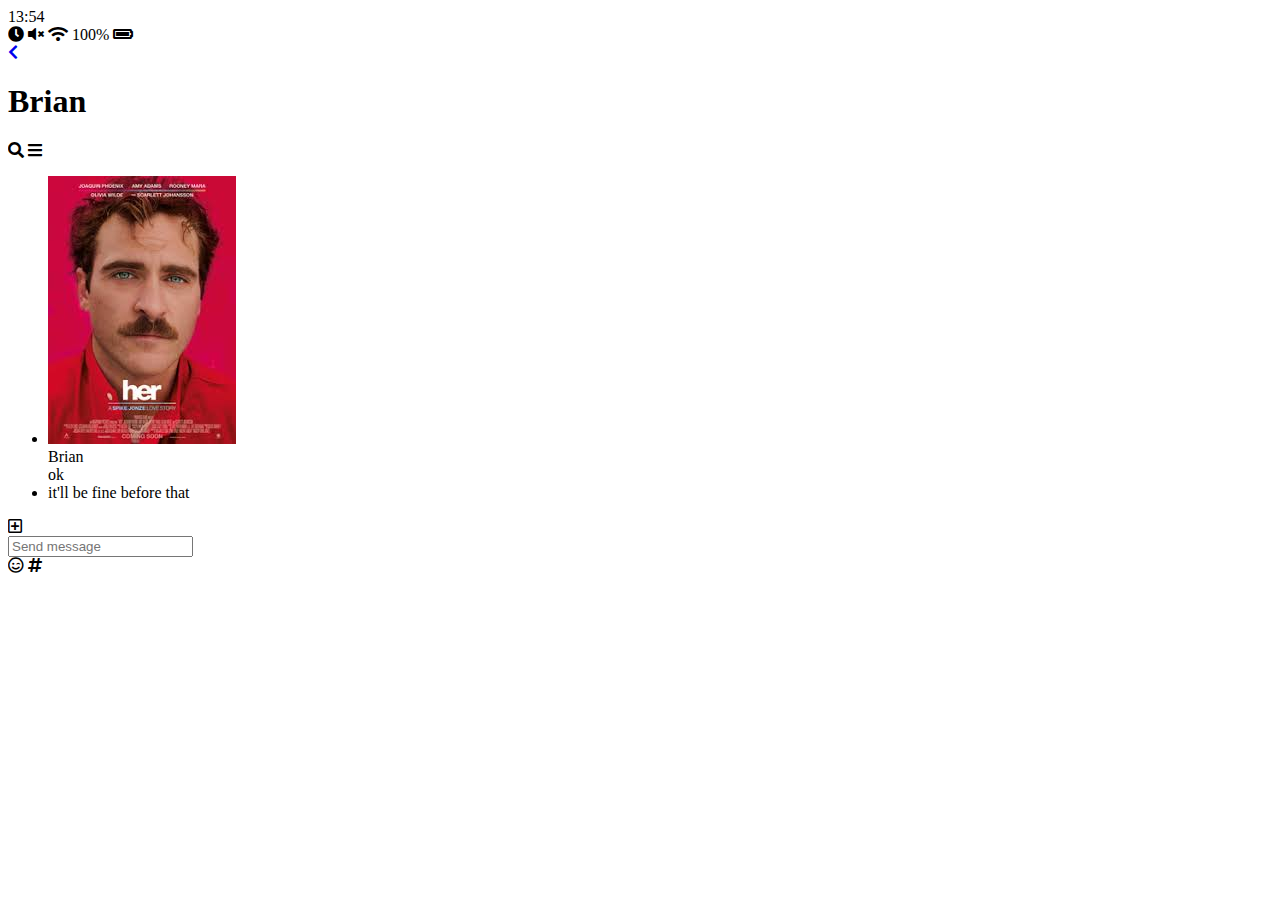
==== chat.html @ 76d91144 "kakao clone html" ====
<!DOCTYPE html>
<html lang="en">
  <head>
    <meta charset="UTF-8" />
    <meta name="viewport" content="width=device-width, initial-scale=1.0" />
    <link
      rel="stylesheet"
      href="https://use.fontawesome.com/releases/v5.8.1/css/all.css"
    />

    <title>Chat | Kakao Clone</title>
  </head>
  <body>
    <div class="status-bar">
      <div class="status-bar__column">
        <span class="status-bar__clock">13:54 </span>
      </div>
      <div class="status-bar__column">
        <i class="fas fa-clock"></i>
        <i class="fas fa-volume-mute"></i>
        <i class="fas fa-wifi"></i>
        <span class="status-bar__battery-level">100%</span>
        <i class="fas fa-battery-full"></i>
      </div>
    </div>

    <header class="header">
      <div class="header__header-column">
        <a href="index.html" class="header__back-btn">
          <i class="fas fa-chevron-left"></i>
        </a>
      </div>
      <div class="header__header-column">
        <h1 class="header__title">Brian</h1>
      </div>
      <div class="header__header-column">
        <span class="header__icon">
          <i class="fas fa-search"></i>
        </span>
        <span class="header__icon">
          <i class="fas fa-bars"></i>
        </span>
      </div>
    </header>
    <main class="chat">
      <ul class="chat__messages">
        <span class="chat__timestamp"></span>
        <li class="incoming__message message">
          <img src="img/avatar.jpg" class="g-avatar message__avatar" />
          <div class="message__content">
            <span class="message__author">Brian</span>
            <div class="message__bubble">ok</div>
          </div>
          <span class="message__timestamp"></span>
        </li>
        <li class="incoming__message message">
          <span class="message__timestamp"></span>
          <div class="message__content">
            <div class="message__bubble">it'll be fine before that</div>
          </div>
        </li>
      </ul>
    </main>
    <div class="chat__write">
      <div class="chat__write-column">
        <i class="far fa-plus-square"></i>
      </div>
      <div class="chat__write-column">
        <input
          type="text"
          placeholder="Send message"
          class="chat__write-input"
        />
      </div>
      <div class="chat__write-column">
        <span class="chat__write-icon">
          <i class="far fa-smile-wink"></i>
        </span>
        <span class="chat__write-icon">
          <i class="fas fa-hashtag"></i>
        </span>
      </div>
    </div>
  </body>
</html>
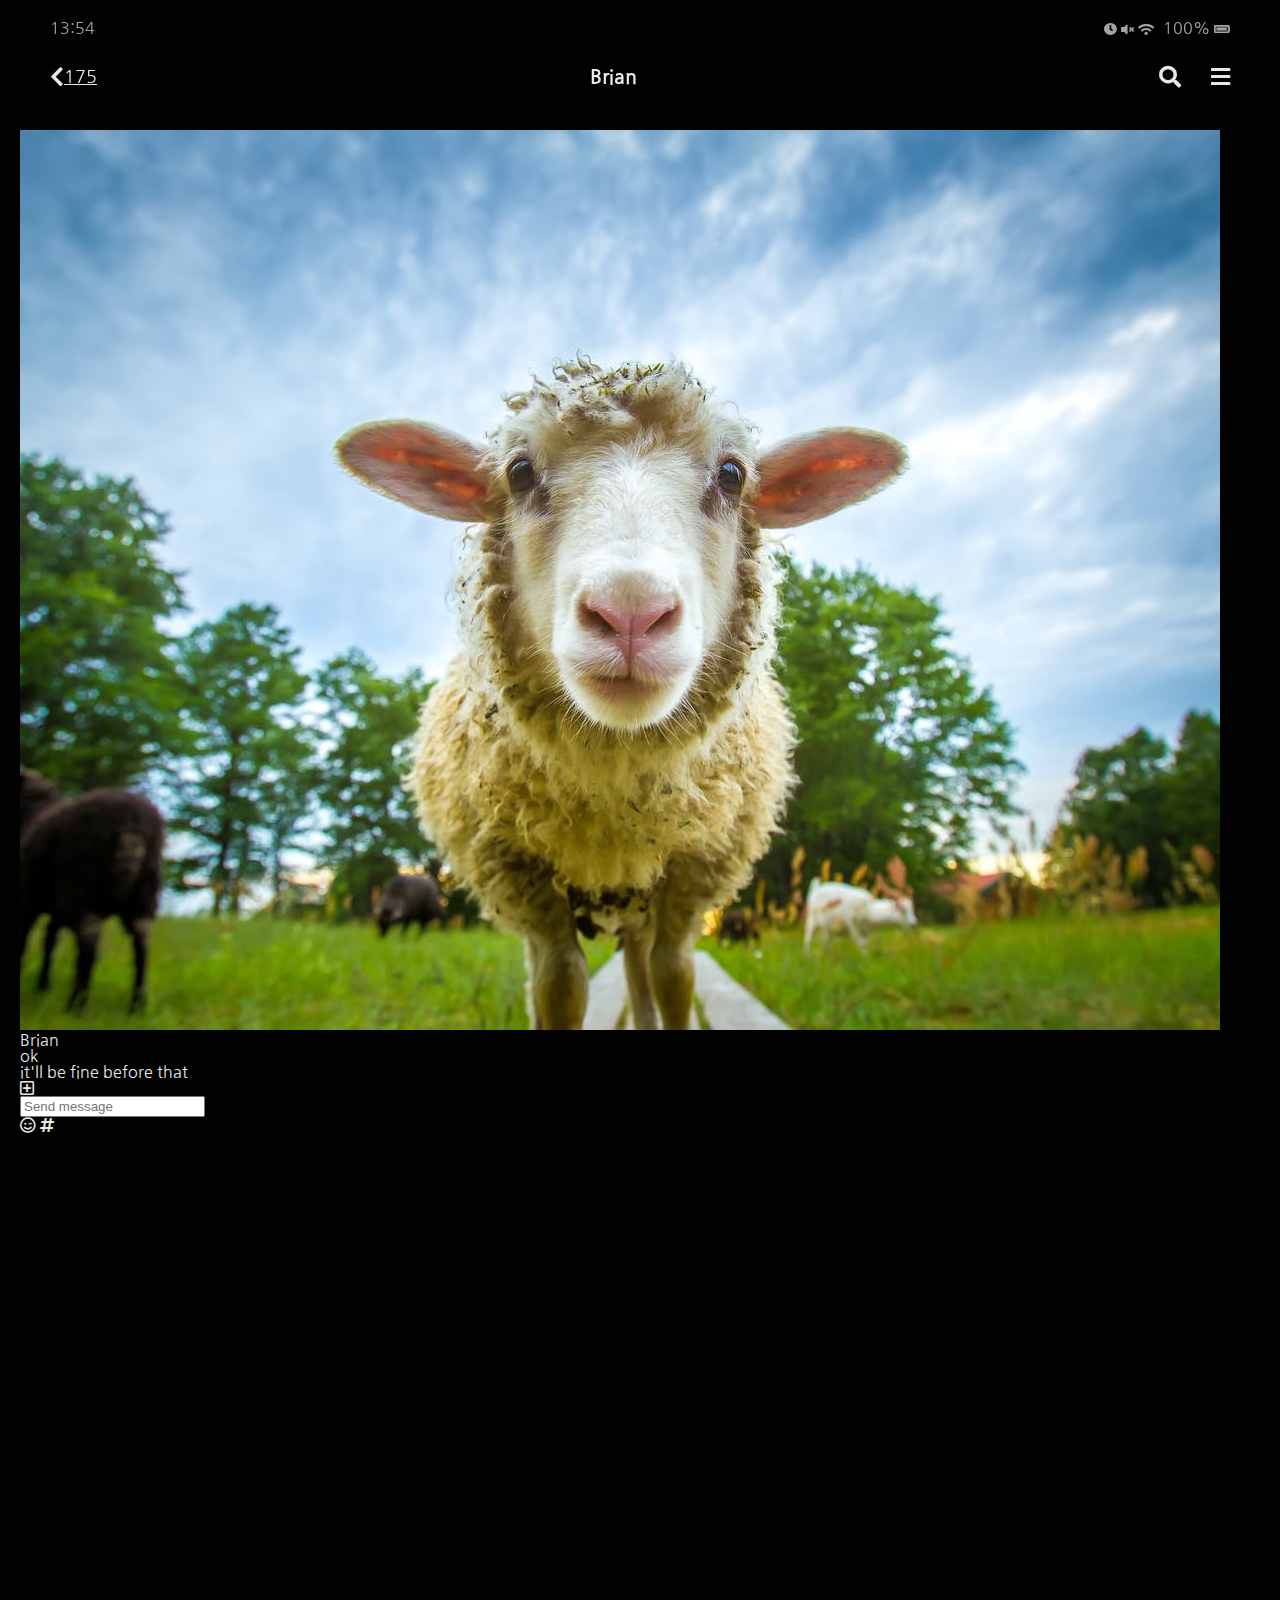
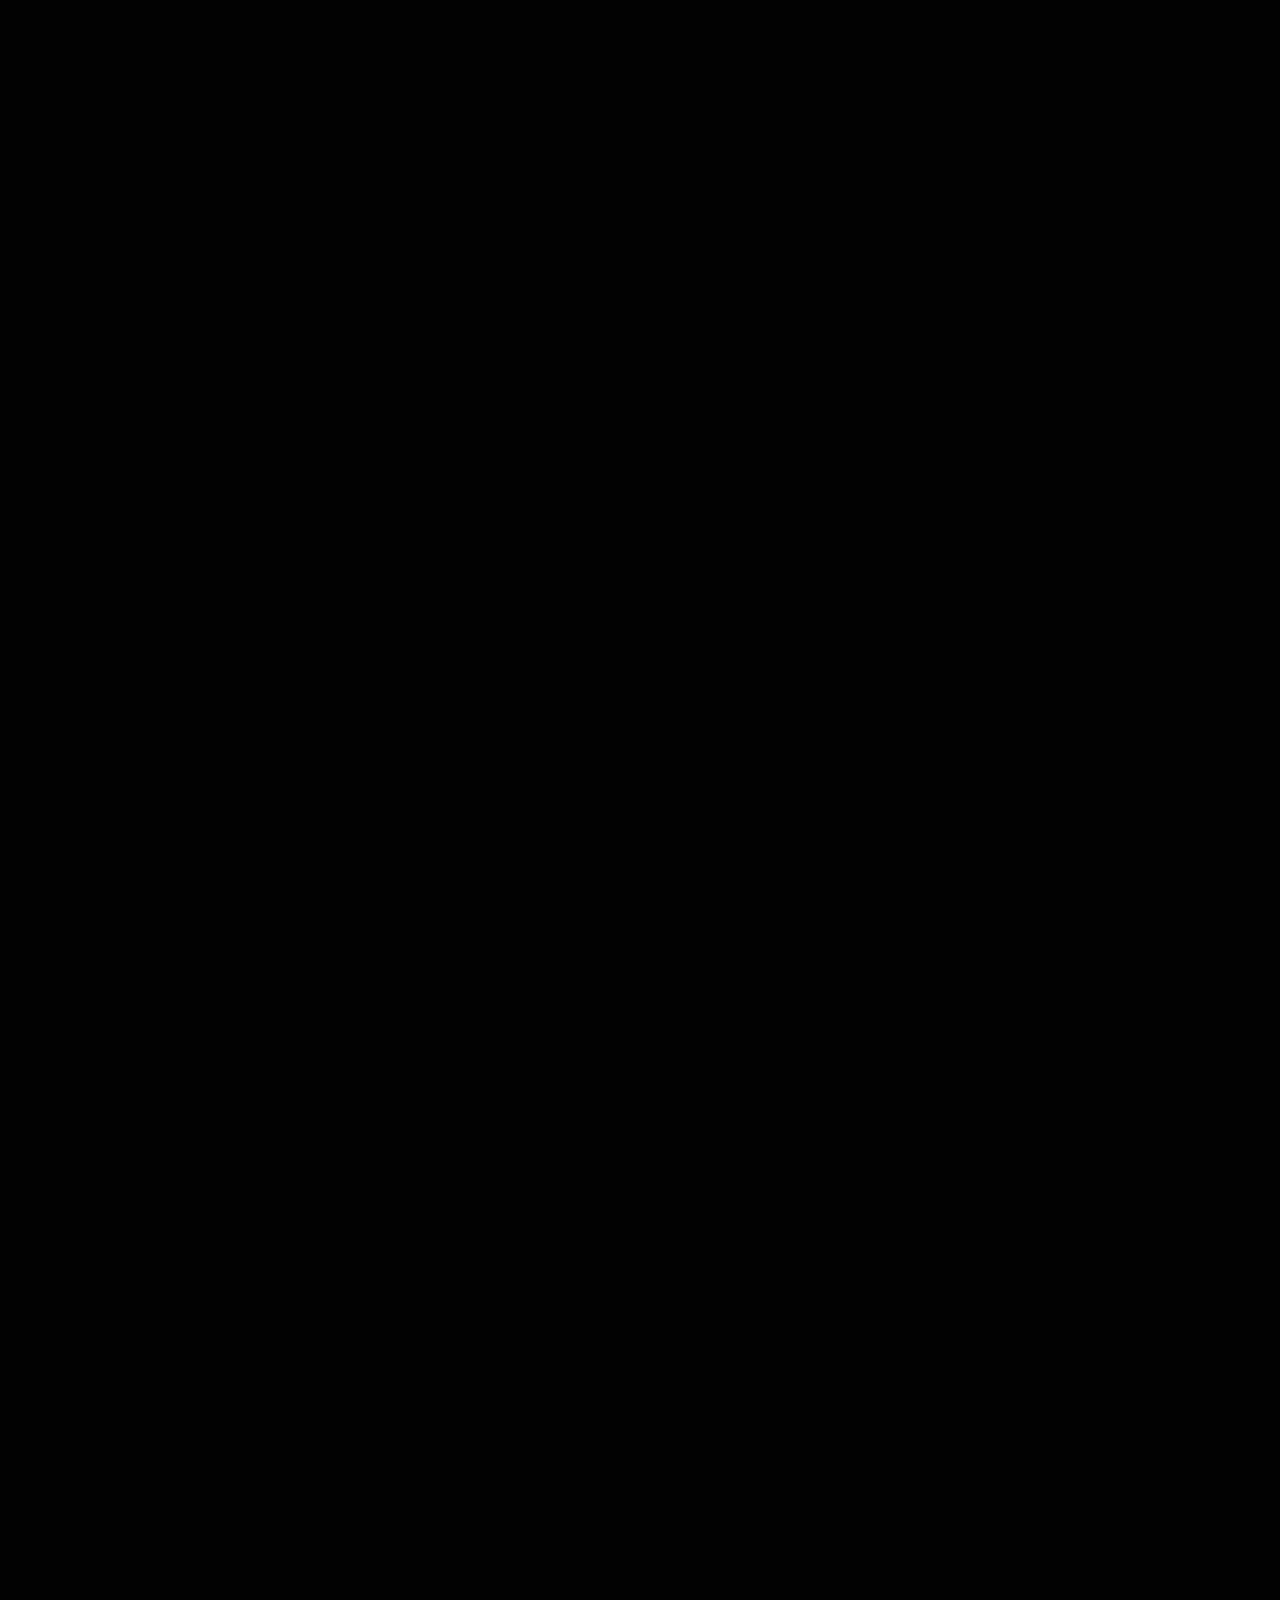
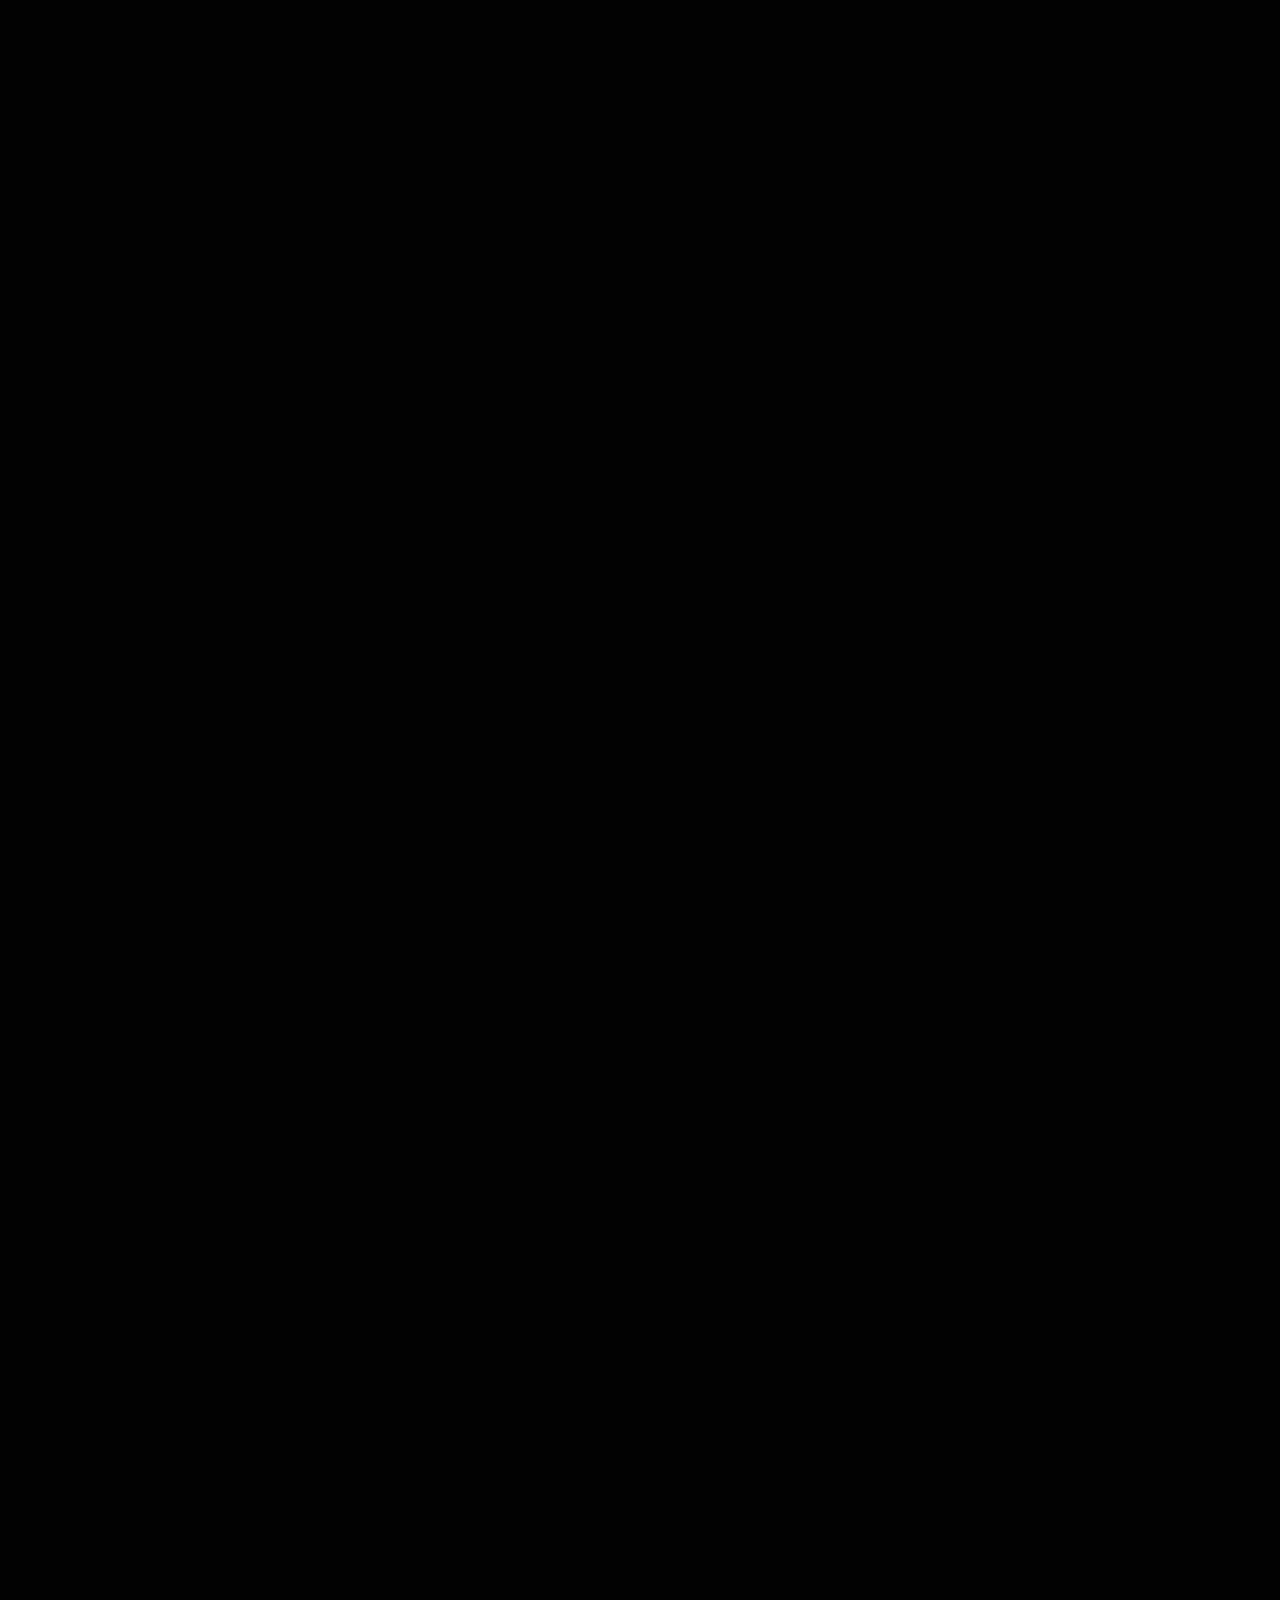
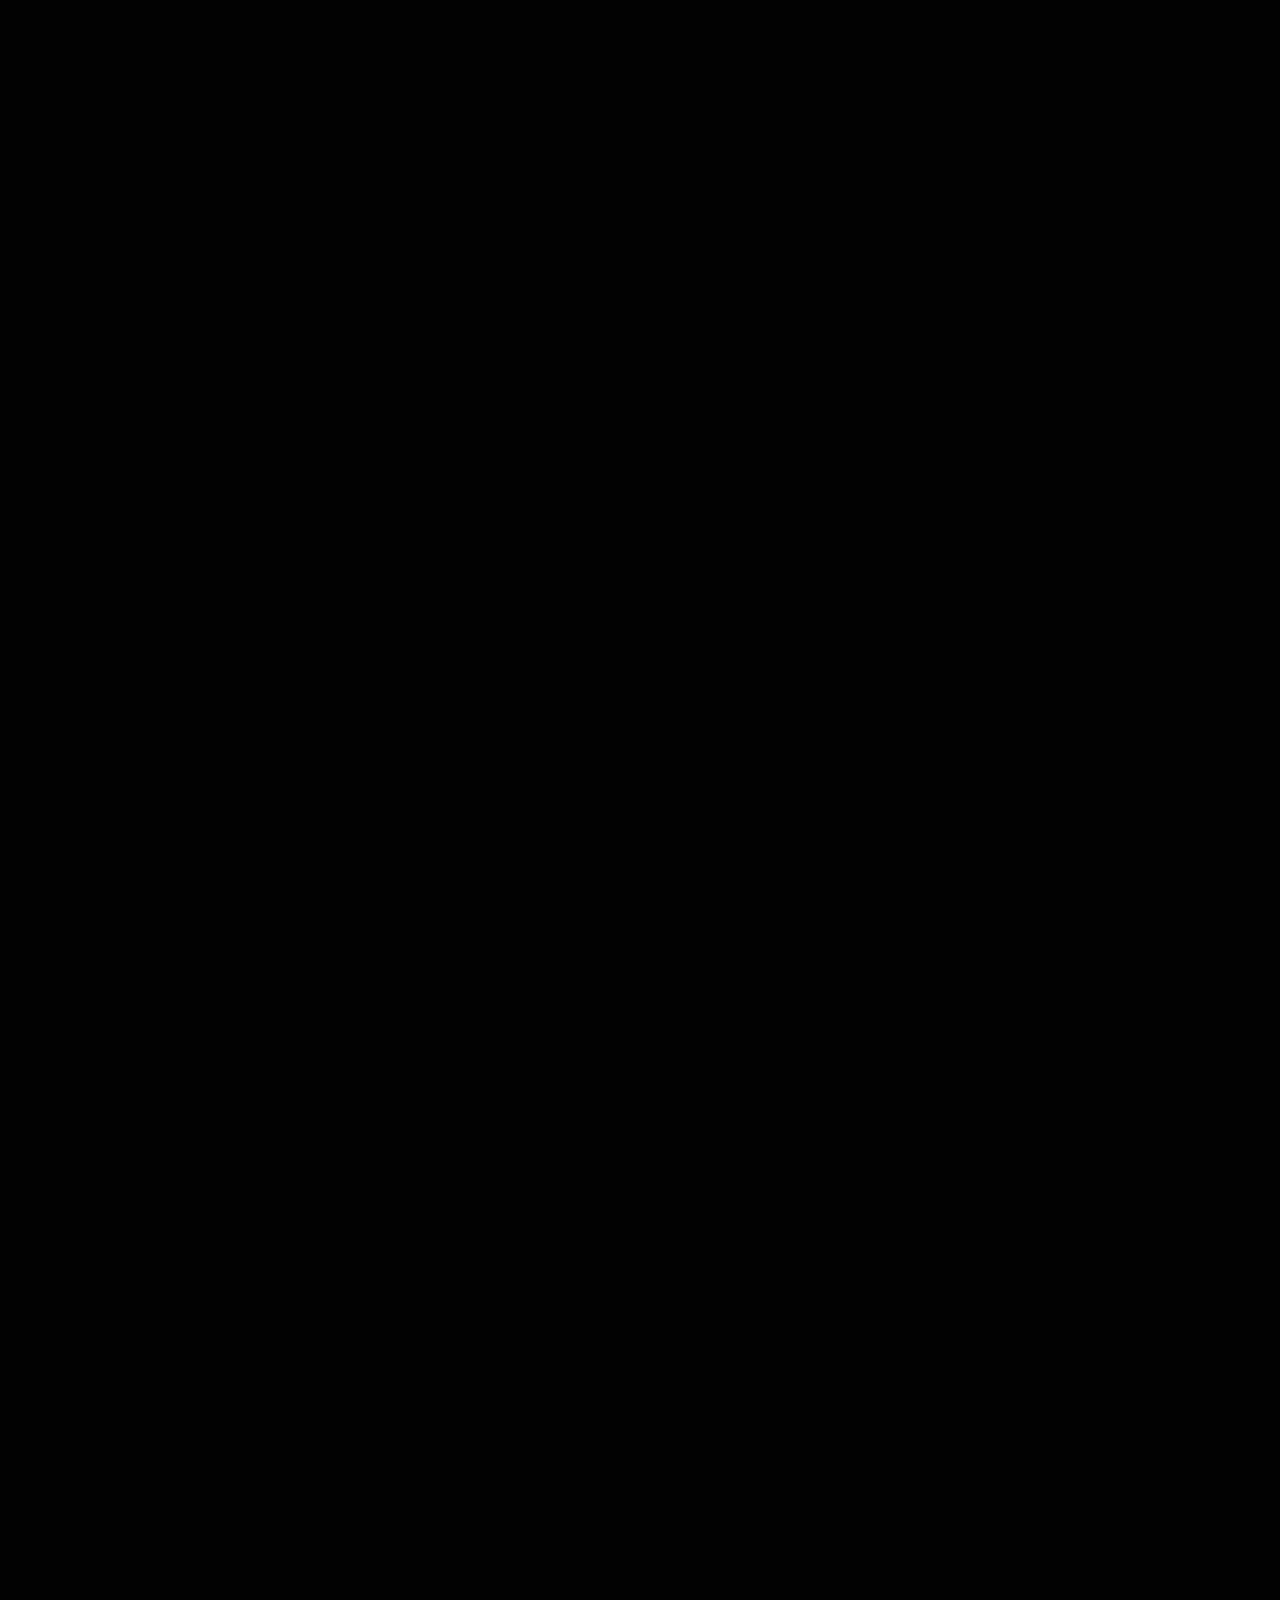
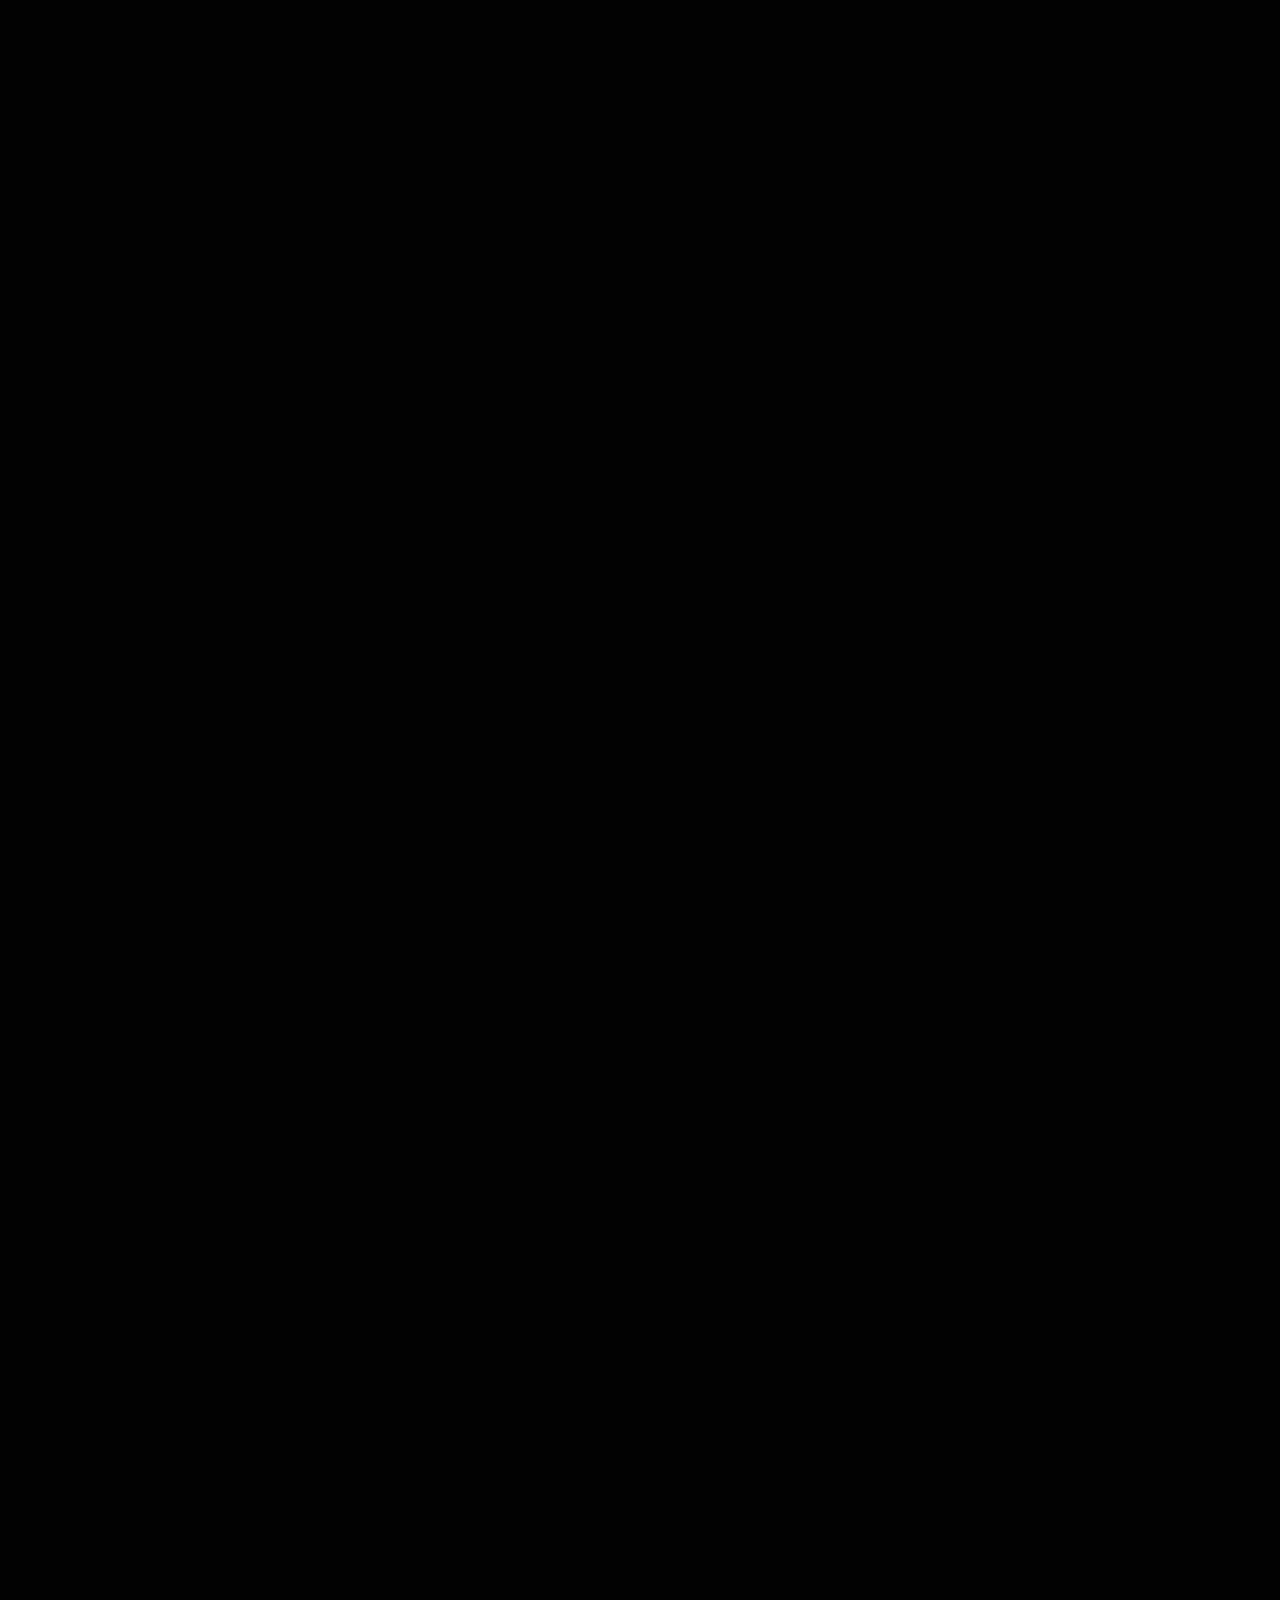
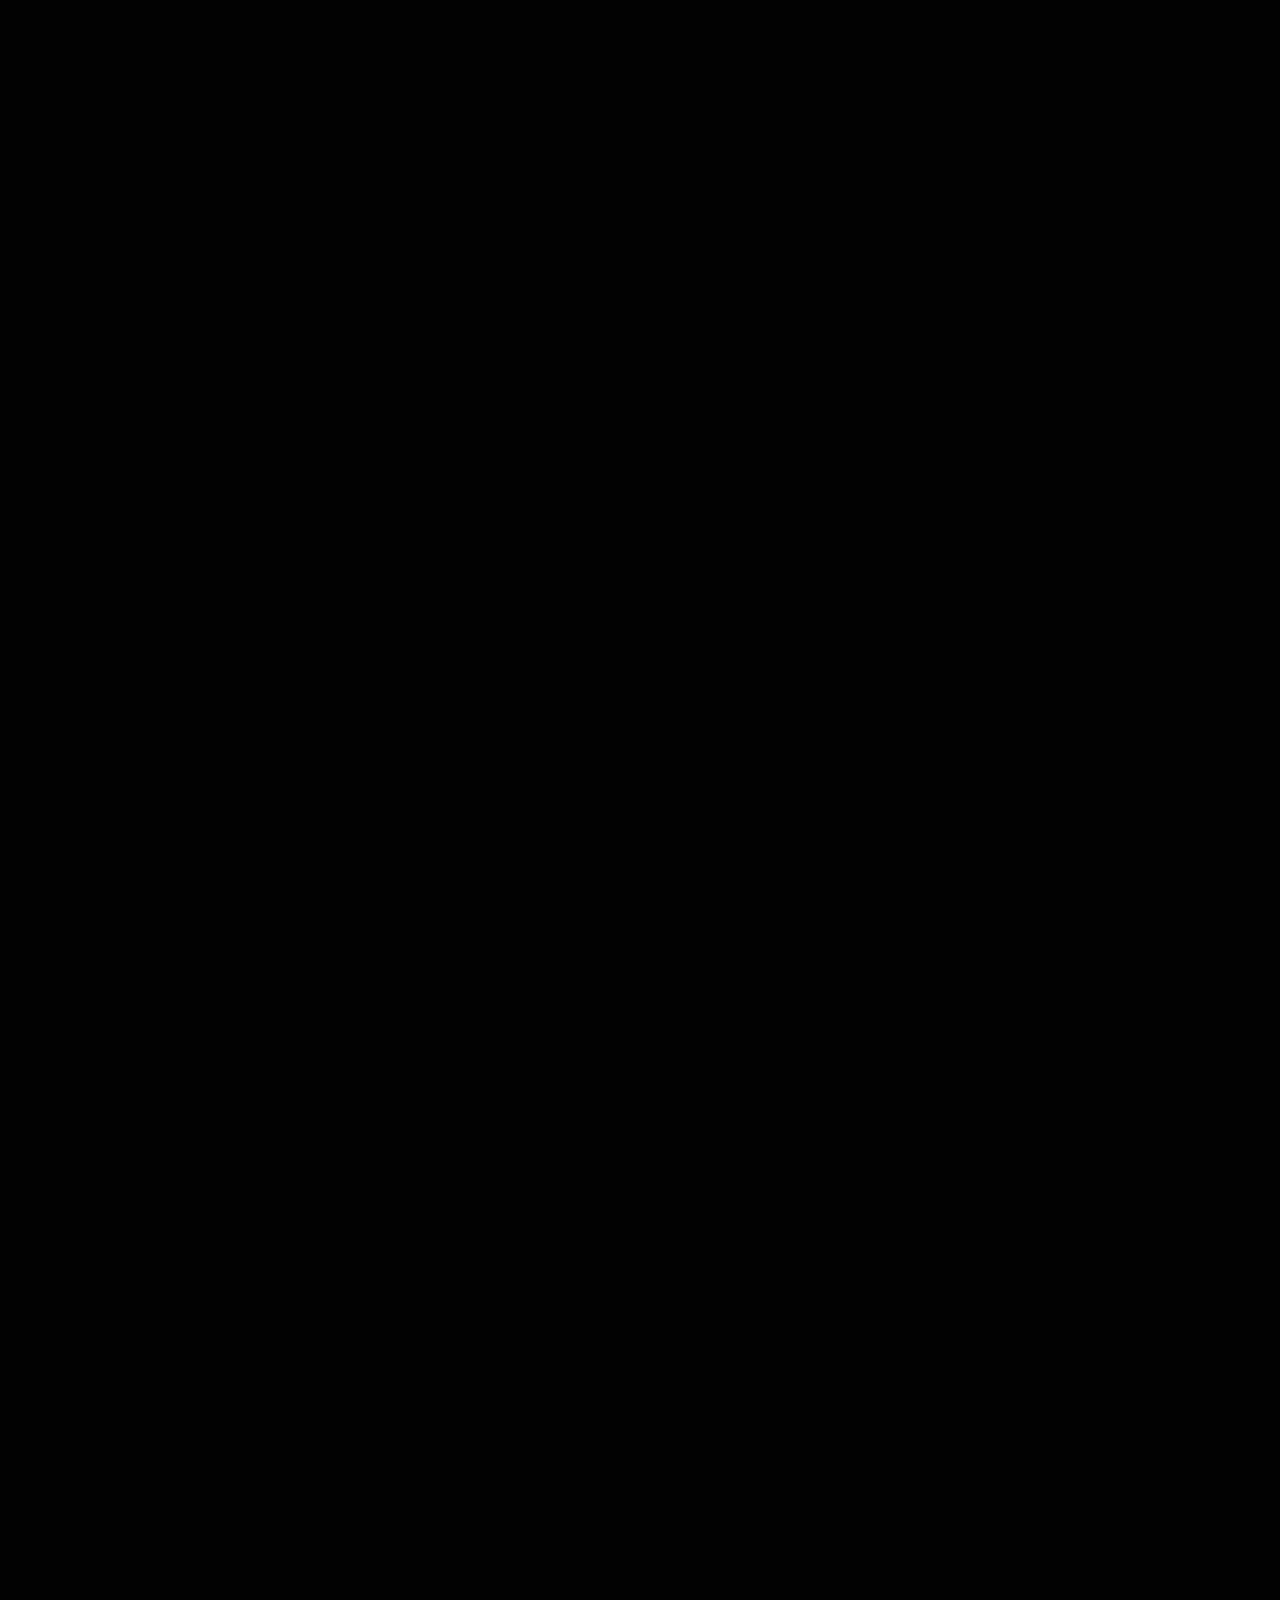
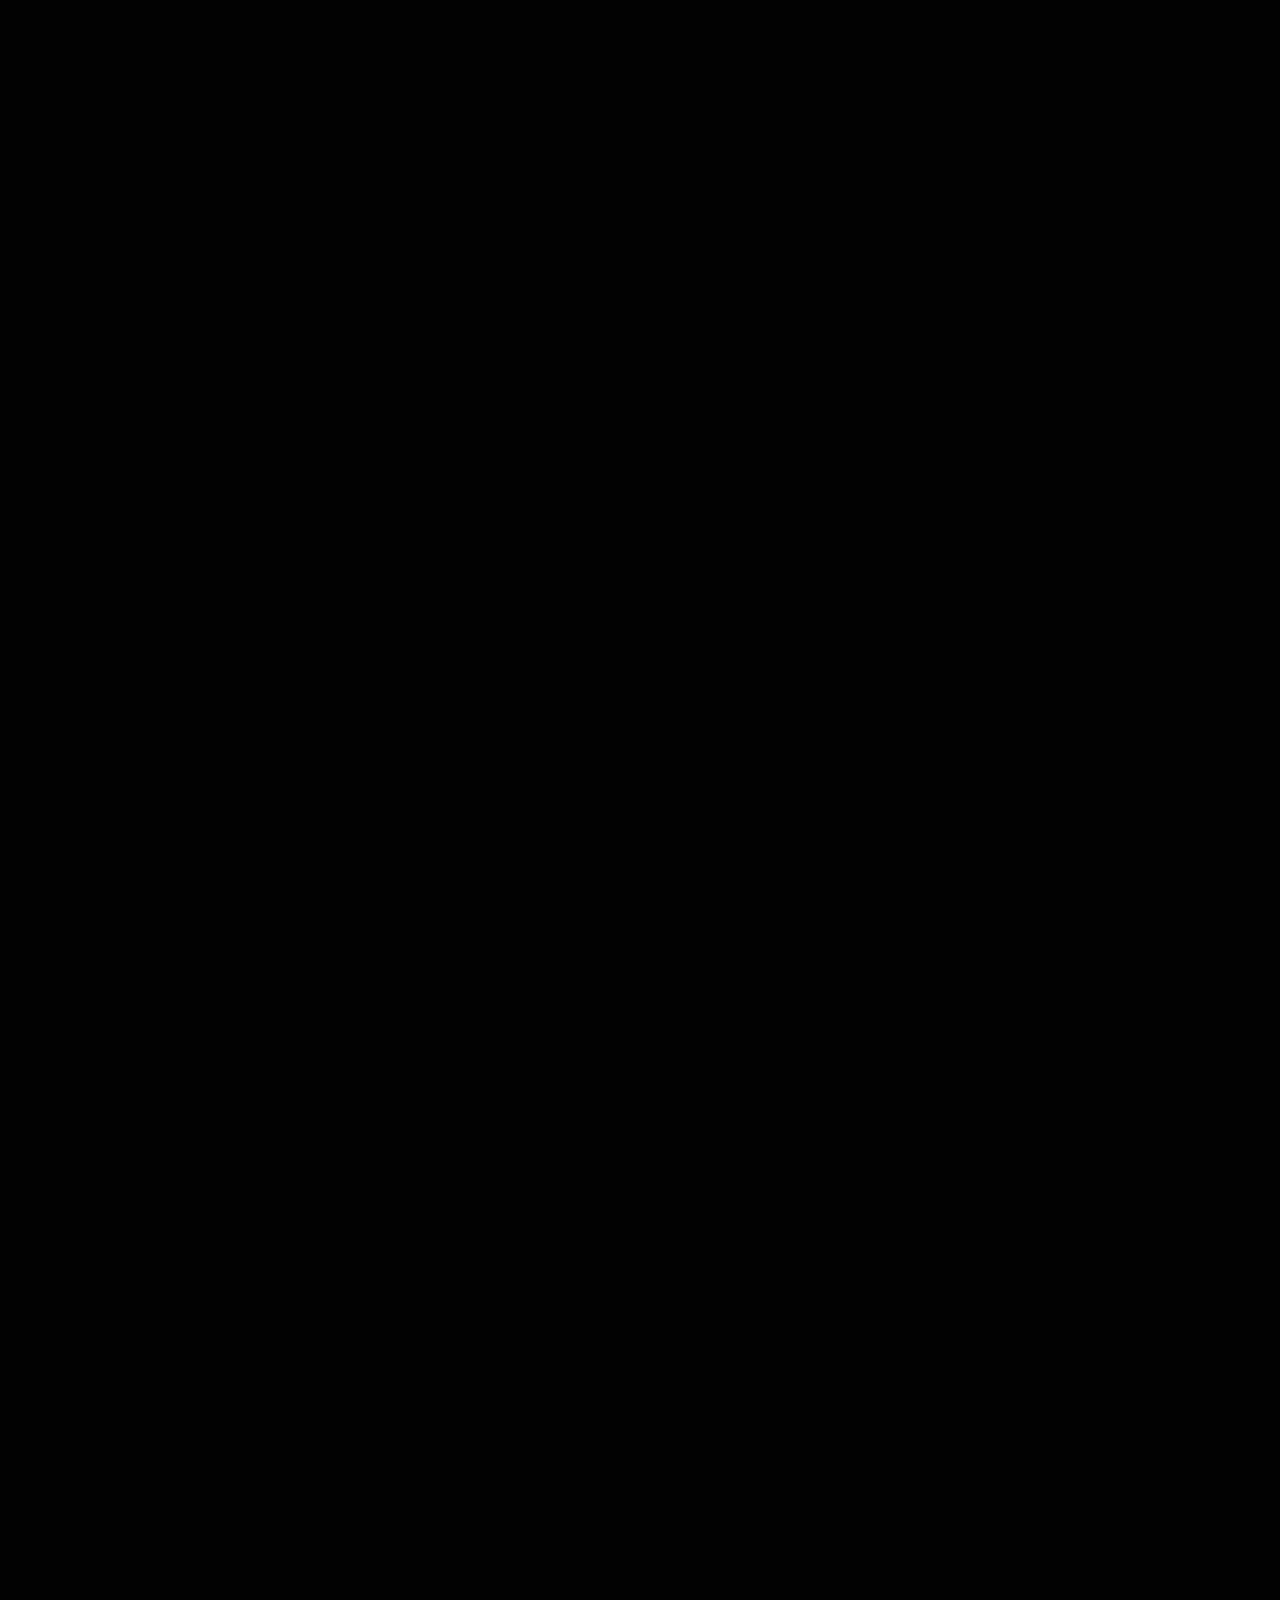
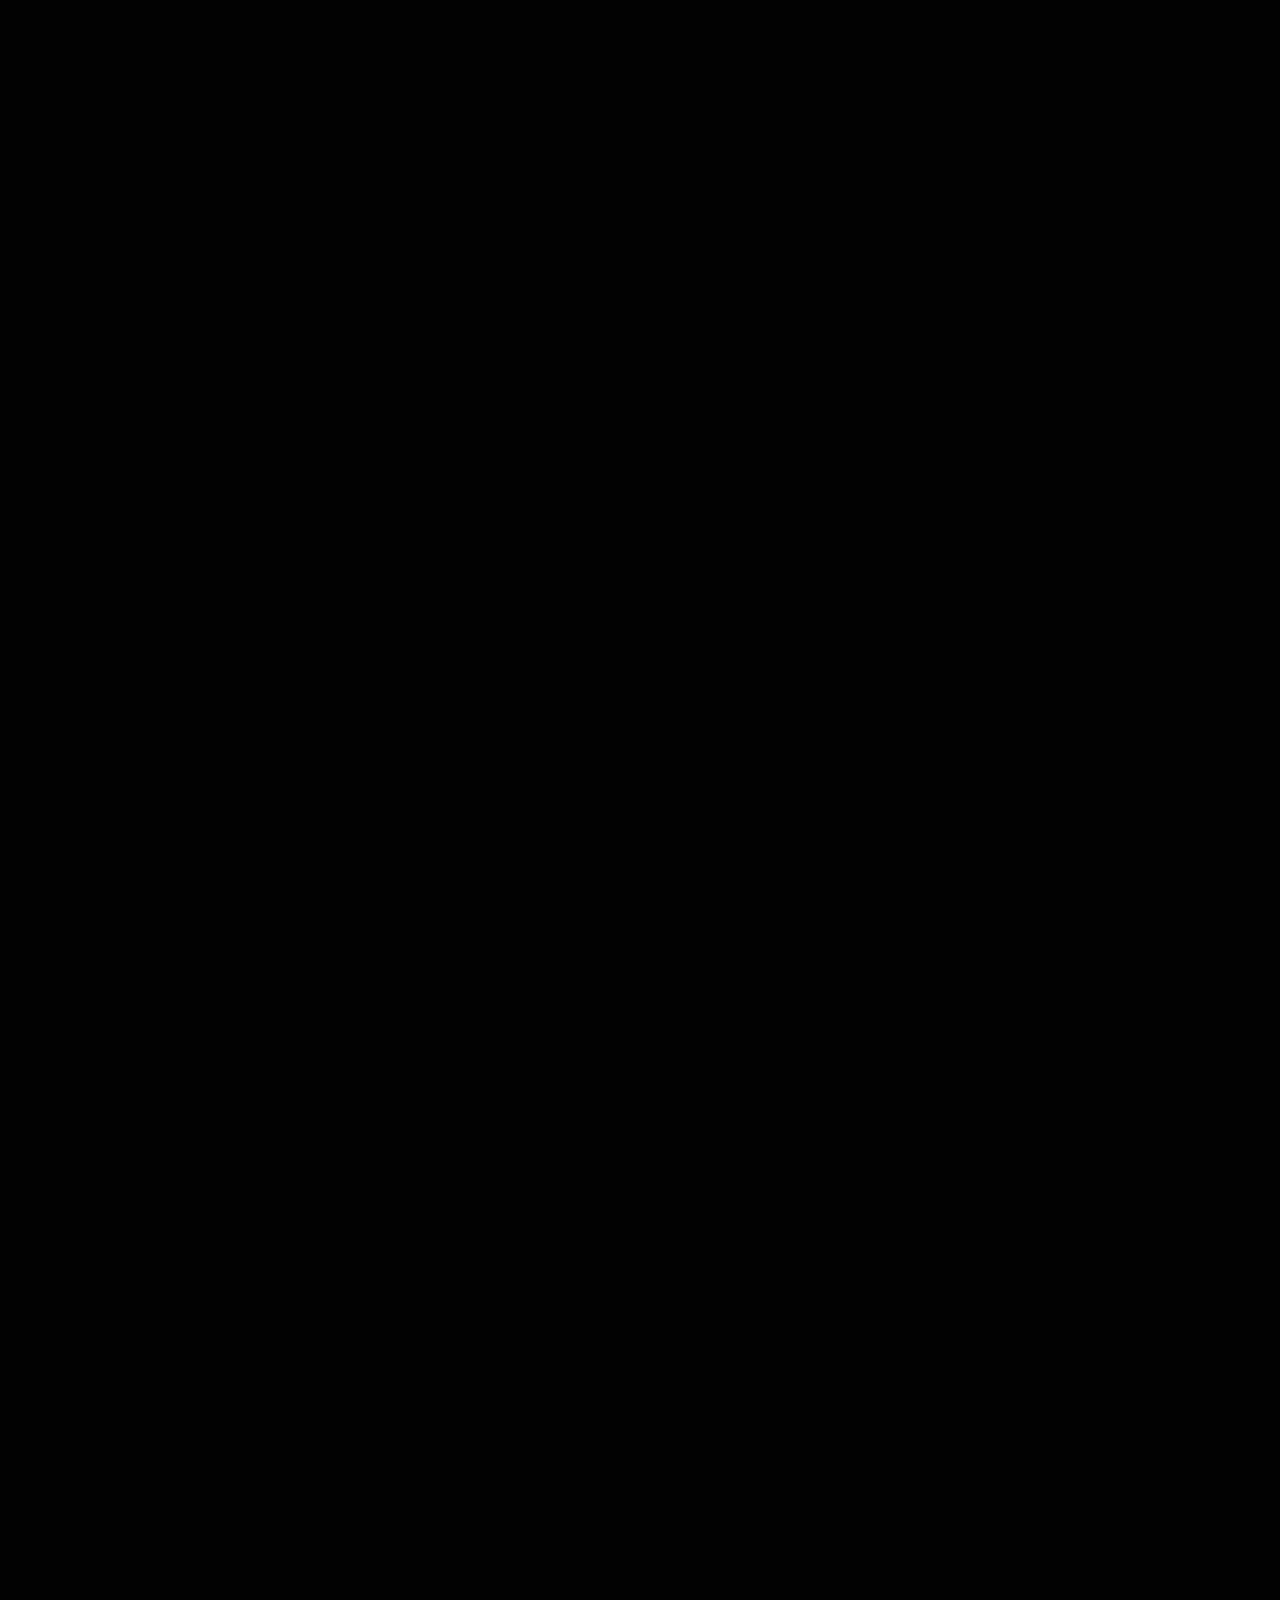
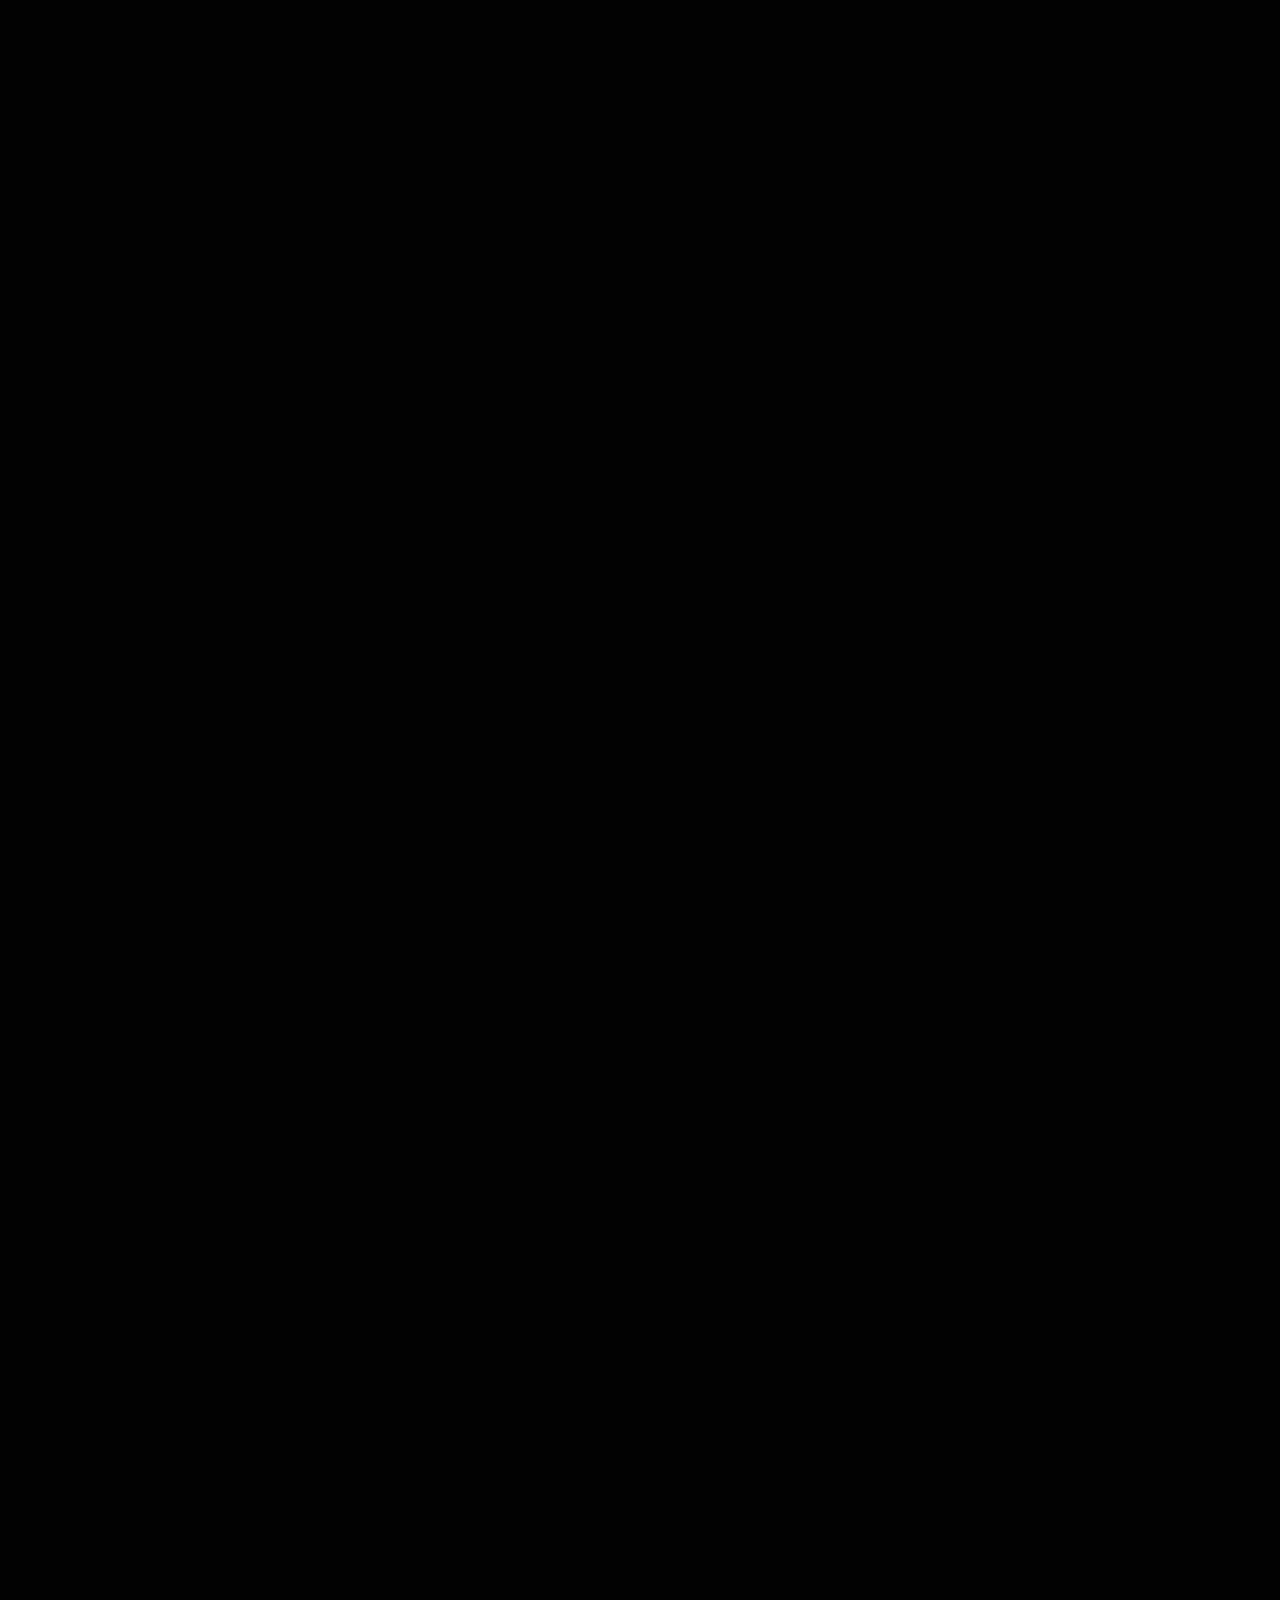
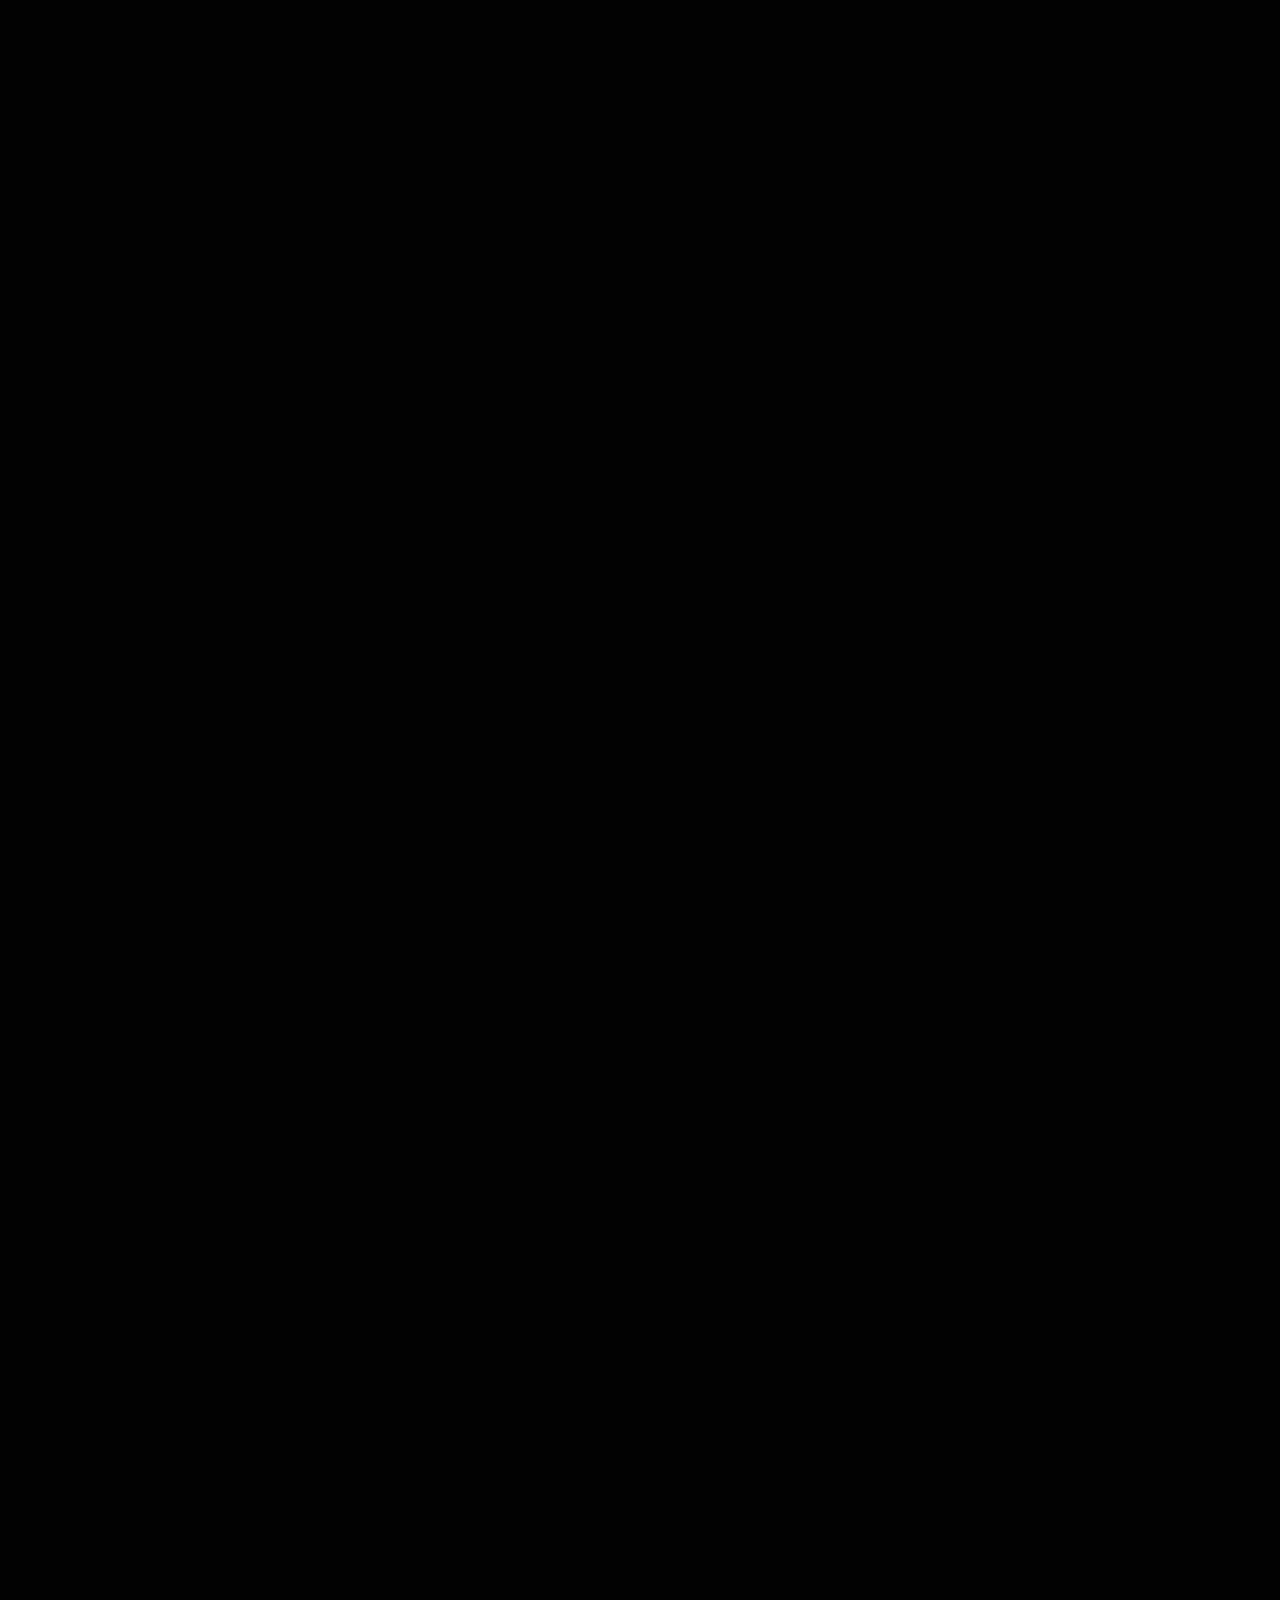
==== commit ec82f186: "css work" ====
--- a/chat.html
+++ b/chat.html
@@ -7,41 +7,45 @@
       rel="stylesheet"
       href="https://use.fontawesome.com/releases/v5.8.1/css/all.css"
     />
-
+    <link rel="stylesheet" href="css/styles.css" />
     <title>Chat | Kakao Clone</title>
   </head>
   <body>
-    <div class="status-bar">
-      <div class="status-bar__column">
-        <span class="status-bar__clock">13:54 </span>
+    <div class="top__bar">
+      <div class="status-bar">
+        <div class="status-bar__column">
+          <span class="status-bar__clock">13:54 </span>
+        </div>
+        <div class="status-bar__column">
+          <i class="fas fa-clock"></i>
+          <i class="fas fa-volume-mute"></i>
+          <i class="fas fa-wifi"></i>
+          <span class="status-bar__battery-level">100%</span>
+          <i class="fas fa-battery-full"></i>
+        </div>
       </div>
-      <div class="status-bar__column">
-        <i class="fas fa-clock"></i>
-        <i class="fas fa-volume-mute"></i>
-        <i class="fas fa-wifi"></i>
-        <span class="status-bar__battery-level">100%</span>
-        <i class="fas fa-battery-full"></i>
-      </div>
+
+      <header class="header">
+        <div class="header__header-column">
+          <a href="index.html" class="header__back-btn">
+            <i class="fas fa-chevron-left"></i>
+            <span>175</span>
+          </a>
+        </div>
+        <div class="header__header-column">
+          <h1 class="header__title-s">Brian</h1>
+        </div>
+        <div class="header__header-column">
+          <span class="header__icon">
+            <i class="fas fa-search"></i>
+          </span>
+          <span class="header__icon">
+            <i class="fas fa-bars"></i>
+          </span>
+        </div>
+      </header>
     </div>
 
-    <header class="header">
-      <div class="header__header-column">
-        <a href="index.html" class="header__back-btn">
-          <i class="fas fa-chevron-left"></i>
-        </a>
-      </div>
-      <div class="header__header-column">
-        <h1 class="header__title">Brian</h1>
-      </div>
-      <div class="header__header-column">
-        <span class="header__icon">
-          <i class="fas fa-search"></i>
-        </span>
-        <span class="header__icon">
-          <i class="fas fa-bars"></i>
-        </span>
-      </div>
-    </header>
     <main class="chat">
       <ul class="chat__messages">
         <span class="chat__timestamp"></span>
--- a/css/styles.css
+++ b/css/styles.css
@@ -0,0 +1,33 @@
+@import "reset.css";
+@import "status-bar.css";
+@import url("https://fonts.googleapis.com/css2?family=Nanum+Gothic:wght@400;700&display=swap");
+@import "header.css";
+@import "nav-bar.css";
+@import "friend.css";
+@import "friends.css";
+* {
+  box-sizing: border-box;
+}
+body {
+  background-color: #020202;
+  padding: 10px 20px;
+  color: #e8e8e8;
+  font-family: "Nanum Gothic", -apple-system, BlinkMacSystemFont, "Segoe UI",
+    Roboto, Oxygen, Ubuntu, Cantarell, "Helvetica Neue", sans-serif;
+  margin-top: 120px;
+  height: 20000px;
+}
+
+.top__bar {
+  position: fixed;
+  top: 0px;
+  left: 0px;
+  width: 100%;
+  height: 100px;
+  padding: 20px 50px;
+}
+
+a {
+  color: inherit;
+  text-decoration: none;
+}
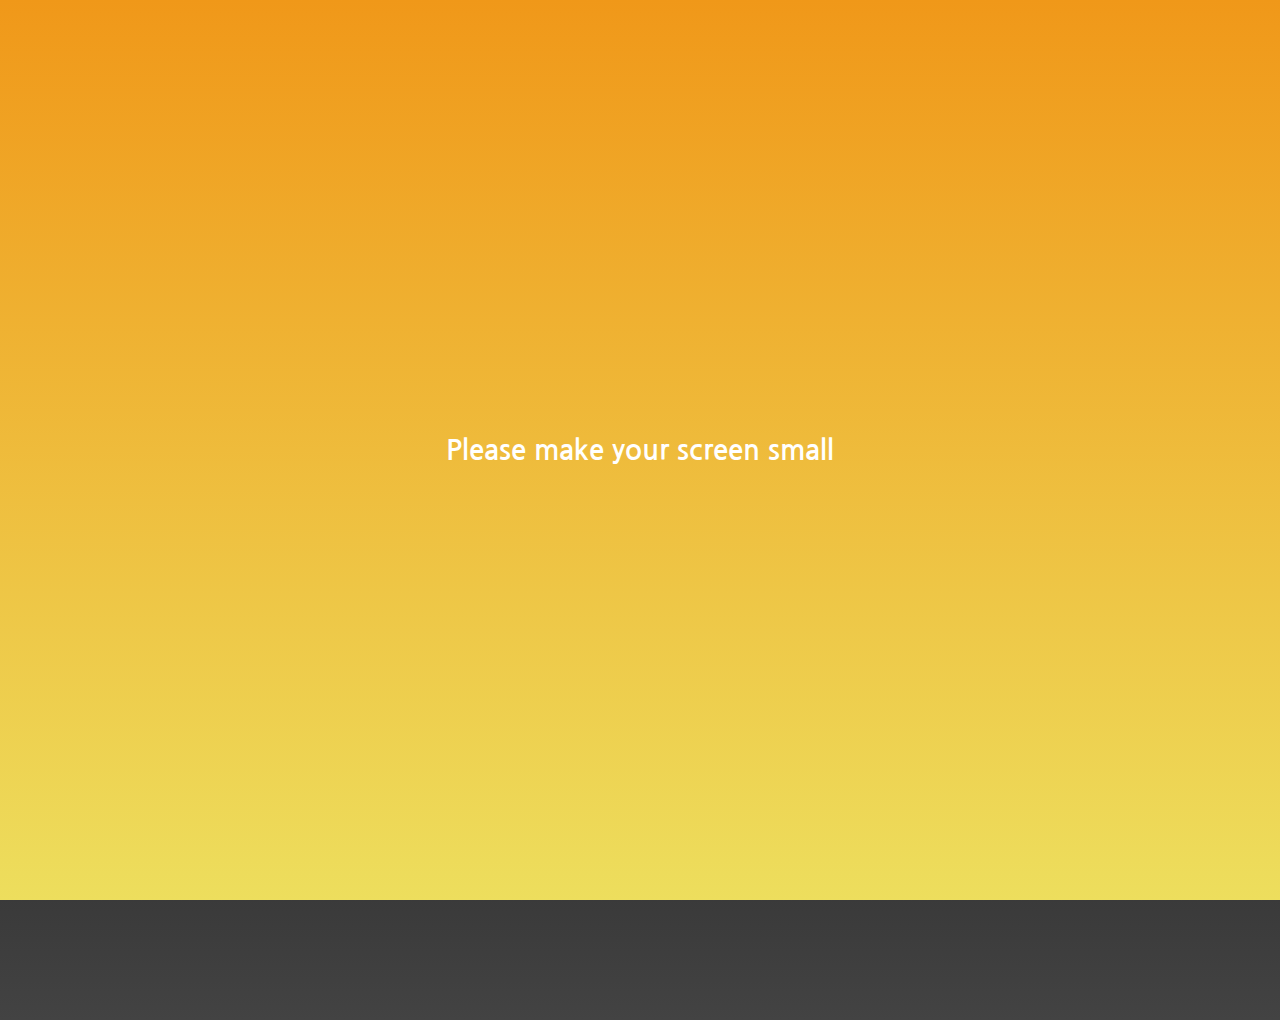
==== commit cdb72a41: "chat screen/ media quary" ====
--- a/chat.html
+++ b/chat.html
@@ -10,16 +10,18 @@
     <link rel="stylesheet" href="css/styles.css" />
     <title>Chat | Kakao Clone</title>
   </head>
-  <body>
+  <body class="chats-body">
     <div class="top__bar">
       <div class="status-bar">
         <div class="status-bar__column">
-          <span class="status-bar__clock">13:54 </span>
+          <i class="fas fa-signal"></i>
+          <span>LG U+</span>
+          <i class="fas fa-wifi"></i>
         </div>
         <div class="status-bar__column">
-          <i class="fas fa-clock"></i>
-          <i class="fas fa-volume-mute"></i>
-          <i class="fas fa-wifi"></i>
+          <span class="status-bar__clock">오후 2:33 </span>
+        </div>
+        <div class="status-bar__column">
           <span class="status-bar__battery-level">100%</span>
           <i class="fas fa-battery-full"></i>
         </div>
@@ -46,37 +48,39 @@
       </header>
     </div>
 
-    <main class="chat">
+    <main class="chat-screen">
       <ul class="chat__messages">
-        <span class="chat__timestamp"></span>
-        <li class="incoming__message message">
+        <span class="chat__timestamp">Friday, May 15th, 2020</span>
+        <li class="incoming-message message">
           <img src="img/avatar.jpg" class="g-avatar message__avatar" />
           <div class="message__content">
             <span class="message__author">Brian</span>
-            <div class="message__bubble">ok</div>
+            <span class="message__bubble">ok</span>
           </div>
           <span class="message__timestamp"></span>
         </li>
-        <li class="incoming__message message">
+        <li class="sent-message message">
           <span class="message__timestamp"></span>
           <div class="message__content">
-            <div class="message__bubble">it'll be fine before that</div>
+            <span class="message__bubble">it'll be fine before that</span>
           </div>
         </li>
       </ul>
     </main>
-    <div class="chat__write">
-      <div class="chat__write-column">
+    <div class="chat__write-container">
+      <input
+        class="chat__write"
+        type="text"
+        style="color: white;"
+        placeholder="Send message"
+        class="chat__write-input"
+      />
+
+      <div class="chat__icon-left chat__icon">
         <i class="far fa-plus-square"></i>
       </div>
-      <div class="chat__write-column">
-        <input
-          type="text"
-          placeholder="Send message"
-          class="chat__write-input"
-        />
-      </div>
-      <div class="chat__write-column">
+
+      <div class="chat__icon-right chat__icon">
         <span class="chat__write-icon">
           <i class="far fa-smile-wink"></i>
         </span>
@@ -85,5 +89,8 @@
         </span>
       </div>
     </div>
+    <div class="bigScreen">
+      <span class="bigScreen__text">Please make your screen small</span>
+    </div>
   </body>
 </html>
--- a/css/styles.css
+++ b/css/styles.css
@@ -5,6 +5,12 @@
 @import "nav-bar.css";
 @import "friend.css";
 @import "friends.css";
+@import "more.css";
+@import "settings.css";
+@import "chat.css";
+@import "mobile.css";
+@import "top__bar.css";
+
 * {
   box-sizing: border-box;
 }
@@ -15,19 +21,24 @@
   font-family: "Nanum Gothic", -apple-system, BlinkMacSystemFont, "Segoe UI",
     Roboto, Oxygen, Ubuntu, Cantarell, "Helvetica Neue", sans-serif;
   margin-top: 120px;
-  height: 20000px;
-}
-
-.top__bar {
-  position: fixed;
-  top: 0px;
-  left: 0px;
-  width: 100%;
-  height: 100px;
-  padding: 20px 50px;
 }
 
 a {
   color: inherit;
   text-decoration: none;
 }
+
+@keyframes fadeIn {
+  from {
+    opacity: 0;
+    transform: translateY(40px);
+  }
+  to {
+    opacity: 1;
+    transform: none;
+  }
+}
+
+main {
+  animation: fadeIn 0.5s ease-in-out;
+}
